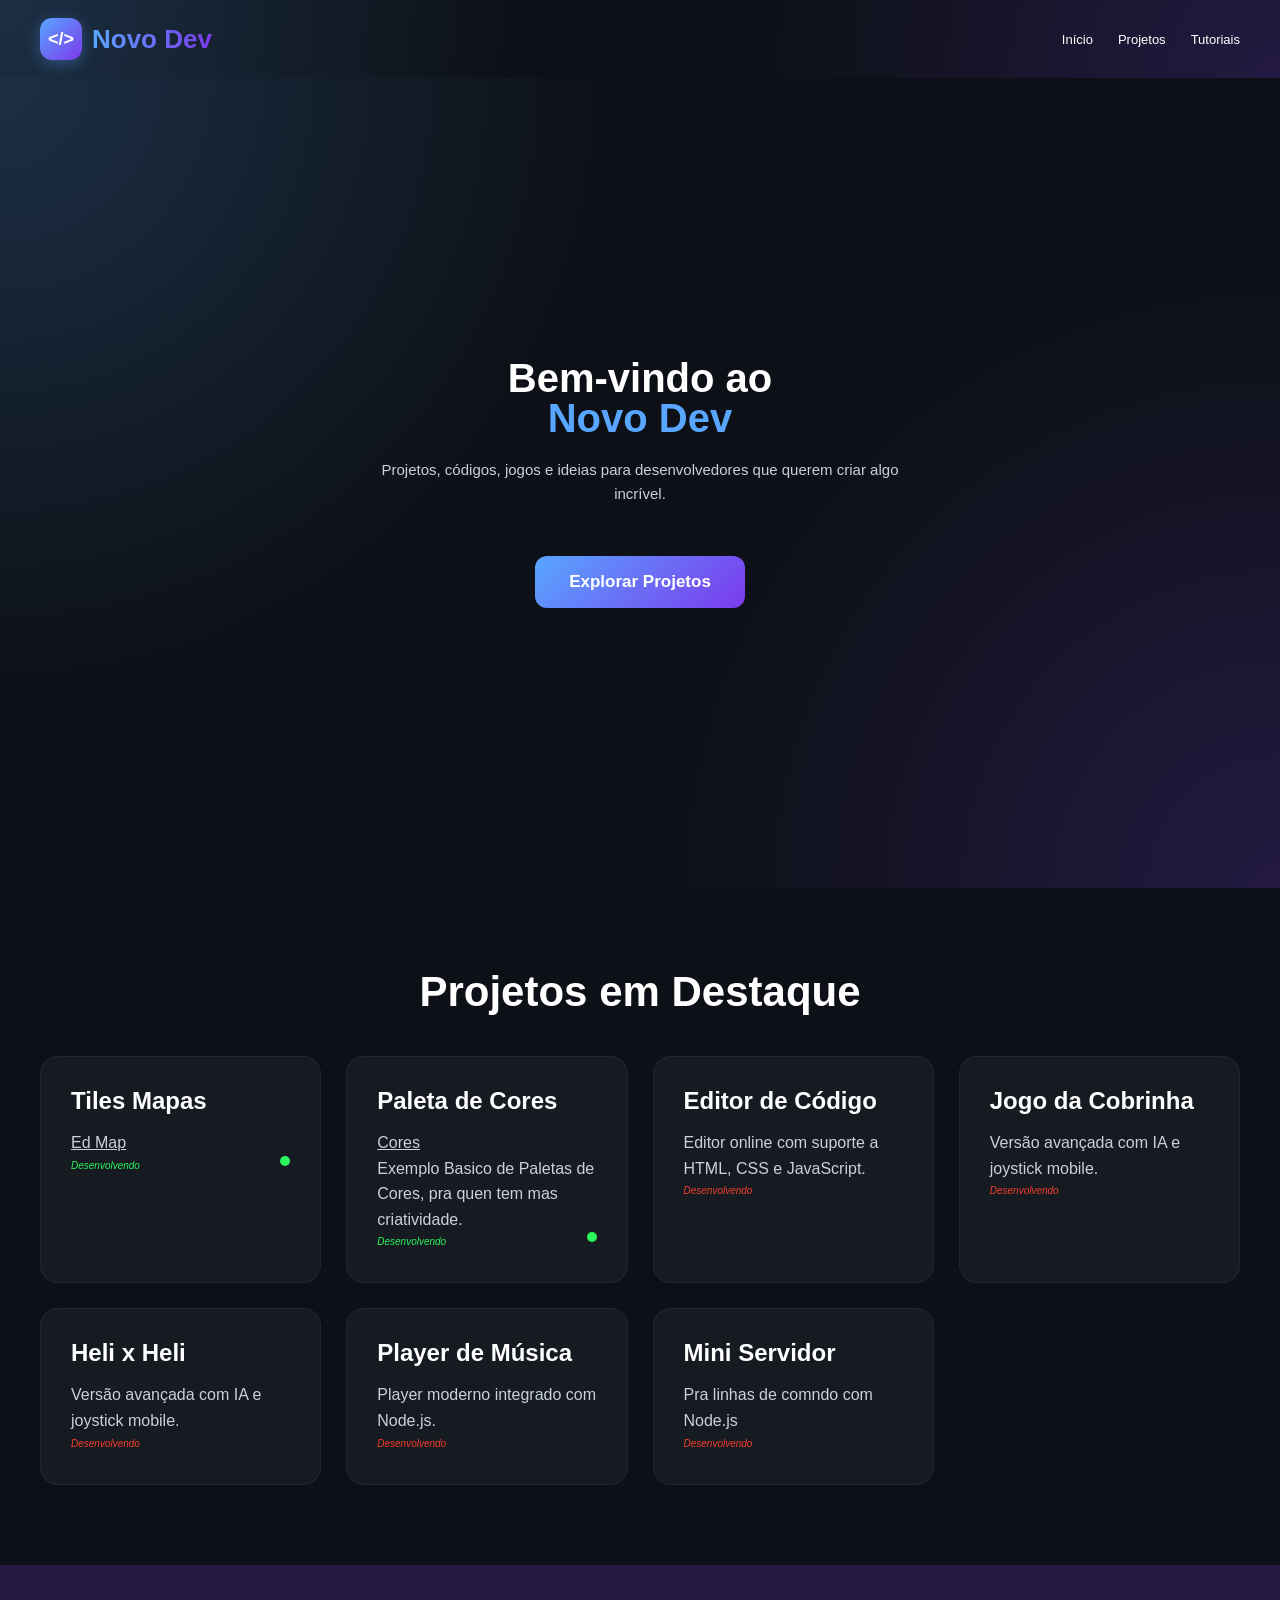
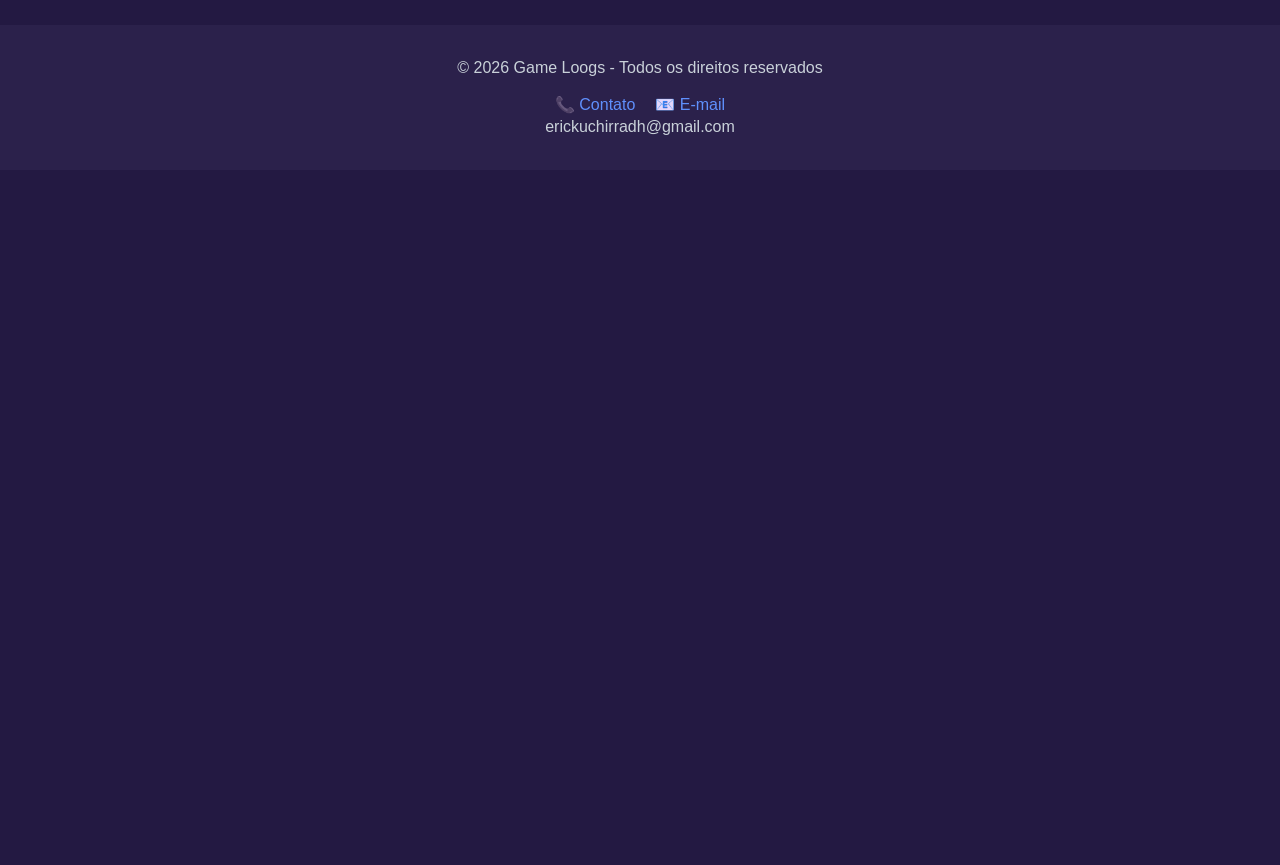
==== index.html @ fd1c8bc3 "meu site" ====
<!DOCTYPE html>
<html lang="en">
<head>
  <meta charset="UTF-8">
  <meta http-equiv="X-UA-Compatible" content="IE=Edge">
  <meta name="viewport" content="width=device-width, initial-scale=1">

  <title>HTML</title>
  
  <!-- HTML -->
  

  <!-- Custom Styles -->
  <link rel="stylesheet" href="style.css">
  <link rel="manifest" href="manifest.json">
</head>

<body>
  <header>
  <!--div class="logo">💻 Novo Dev</div-->
  <div class="logo">
    <span class="icon">&lt;/&gt;</span>
    <span class="text">Novo Dev</span>
</div>
  
  <nav>
    <a href="./Ed Max/versao.html">Início</a>
    <a href="#">Projetos</a>
    <a href="#">Tutoriais</a>
  </nav>
</header>
  
<section class="hero">
  <h2>Bem-vindo ao <br />
  <span>Novo Dev</span>
  </h2>
  <p>
    Projetos, códigos, jogos e ideias para desenvolvedores
    que querem criar algo incrível.
  </p>
  <button id="ExplorarP">Explorar Projetos</button> 
</section>


<section class="layCard" id="layCard">
    <h2>Projetos em Destaque</h2>

    <div class="cards">
        <div class="card">
            <h3>Tiles Mapas</h3>
              <a href="./Ed Max/versao.html">Ed Map</a>
              <i class="inPro ativo">Desenvolvendo <b></b></i>
        </div>
        <div class="card">
            <h3>Paleta de Cores</h3>
              <a href="./Cores/versao.html">Cores</a>
              <p>Exemplo Basico de Paletas de Cores, pra quen tem mas criatividade.</p>
              <i class="inPro ativo">Desenvolvendo <b></b></i>
        </div>

        <div class="card">
            <h3>Editor de Código</h3>
            <p>Editor online com suporte a HTML, CSS e JavaScript.</p>
            <i class="inPro">Desenvolvendo</i>
        </div>

        <div class="card">
            <h3>Jogo da Cobrinha</h3>
            <p>Versão avançada com IA e joystick mobile.</p>
            <i class="inPro">Desenvolvendo</i>
        </div>
        <div  class="card">
            <h3>Heli x Heli</h3>
            <p>Versão avançada com IA e joystick mobile.</p>
            <i class="inPro">Desenvolvendo</i>
        </div>

        <div class="card">
            <h3>Player de Música</h3>
            <p>Player moderno integrado com Node.js.</p>
            <i class="inPro">Desenvolvendo</i>
        </div>
        <div class="card">
            <h3>Mini Servidor</h3>
            <p>Pra linhas de comndo com Node.js</p>
            <i class="inPro">Desenvolvendo</i>
        </div>

        
    </div>
</section>



<div class="layPro">
    
</div>



  <footer>
        <p>© 2026 Game Loogs - Todos os direitos reservados</p>
        
        <div class="footer-links">
          <a href="#">📞 Contato</a>
          <a href="#">📧 E-mail</a>
        </div>
        <p>erickuchirradh@gmail.com</p>
  </footer>


  <script src="main.js"></script>
  
  <script>
    if ('serviceWorker' in navigator) {
        navigator.serviceWorker.register('sw.js')
        .then(reg => console.log('Service Worker registrado!', reg))
        .catch(err => console.error('Erro ao registrar SW:', err));
    }
  </script>
</body>
</html>
---- style.css ----
* {
    margin: 0;
    padding: 0;
    box-sizing: border-box;
    font-family: Arial, sans-serif;
}

body {
    
    background: #0d1117;
}

header {
    width: 100%;
    padding: 18px 40px;
    /*background: #161b22;*/
    
    display: flex;
    justify-content: space-between;
    align-items: center;
    
    
    background:
    radial-gradient(circle at top left, #58a6ff33, transparent 40%),
    radial-gradient(circle at bottom right, #7c3aed33, transparent 40%),
    #0d1117;
}
/*.logo {
    font-size: 28px;
    font-weight: bold;
    color: #58a6ff;
    cursor: pointer;
    letter-spacing: 5px;
}*/
.logo{
    display:flex;
    align-items:center;
    gap:10px;
    font-family:Arial, sans-serif;
    font-weight:bold;
    font-size:26px;
    user-select:none;
}

/* Ícone */
 .icon{
    width:42px;
    height:42px;
    display:flex;
    align-items:center;
    justify-content:center;
    border-radius:12px;
    background:linear-gradient(135deg,#58a6ff,#7c3aed);
    color:white;
    font-size:18px;
    box-shadow:0 4px 15px rgba(88,166,255,.35);
}

/* Texto */
.logo .text{
    background:linear-gradient(90deg,#58a6ff,#7c3aed);
    -webkit-background-clip:text;
    -webkit-text-fill-color:transparent;
}
nav {
    display: flex;
    gap: 25px;
}
nav a {
    color: white;
    text-decoration: none;
    font-size: 13px;
    position: relative;
    transition: .3s;
}
nav a::after {
    content: "";
    position: absolute;
    left: 0;
    bottom: -6px;
    width: 0%;
    height: 2px;
    background: #58a6ff;
    transition: .3s;
}
nav a:hover {
    color: #58a6ff;
}
nav a:hover::after {
    width: 100%;
}





.hero{
    min-height: 90vh;
    display: flex;
    flex-direction: column;
    justify-content: center;
    align-items: center;
    text-align: center;
    padding:80px;
    
    background:
    radial-gradient(circle at top left, #58a6ff33, transparent 40%),
    radial-gradient(circle at bottom right, #7c3aed33, transparent 40%),
    #0d1117;
    color:white;
}

/* Título */
.hero h2{
    font-size: 40px;
    max-width: 700px;
    line-height: 1;
    margin-bottom: 20px;
}

/* Destaque no título (opcional se usar span) */
.hero h2 span{
    color:#58a6ff;
}

/* Texto */
.hero p{
    font-size: 15px;
    max-width: 550px;
    color: #c9d1d9;
    margin-bottom: 50px;
}

/* Botão */
.hero button{
    padding:16px 34px;
    border:none;
    border-radius:12px;
    background:linear-gradient(135deg,#58a6ff,#7c3aed);
    color:white;
    font-size:17px;
    font-weight:bold;
    cursor:pointer;
    transition:.3s;
}

.hero button:hover{
    transform:translateY(-3px);
    box-shadow:0 10px 25px rgba(88,166,255,.3);
}




.layCard{
    padding:80px 40px;
    background:#0d1117;
    color:white;
}

/* Título */
.layCard h2{
    text-align:center;
    font-size:42px;
    margin-bottom:40px;
}

/* Grid dos cards */
.cards{
    display:grid;
    grid-template-columns:repeat(auto-fit,minmax(260px,1fr));
    gap:25px;
    max-width:1200px;
    margin:auto;
}

/* Card */
.card{
    display: flex;
    flex-direction: column;
    background:#161b22;
    padding:30px;
    border-radius:18px;
    border:1px solid rgba(255,255,255,.05);
    transition:.3s;
    cursor:pointer;
    position:relative;
    overflow:hidden;
}

/* Glow decorativo */
.card::before{
    content:"";
    position:absolute;
    top:-50%;
    left:-50%;
    width:200%;
    height:200%;
    background:radial-gradient(circle,#58a6ff22,transparent 60%);
    opacity:0;
    transition:.4s;
}

/* Hover */
.card:hover{
    transform:translateY(-8px);
    border-color:#58a6ff55;
    box-shadow:0 10px 30px rgba(0,0,0,.4);
}

.card:hover::before{
    opacity:1;
}

/* Conteúdo */
.card h3{
    font-size:24px;
    margin-bottom:15px;
    position:relative;
    z-index:1;
}

.card a,p{
    color:#c9d1d9;
    line-height:1.6;
    position:relative;
    z-index:1;
}

.card a{
    line-heigh: 2;  
    position: relative;
    z-index: 1;
}

.card .inPro.ativo{
    line-height: 2;
    position: relative;
    z-index: 1;
    color: #2af65d;
    font-size: 10px;
}
.card .inPro{
    line-height: 2;  
    position: relative;
    z-index: 1;
    color: #f63e2a;
    font-size: 10px;
}

.card .inPro b{
    position: absolute;
    width: 10px;
    height: 10px;
    right: 0px;
    
    border-radius: 100%;
    background: #2af65d;
}





footer {
    background: #161b22;
    padding: 30px 20px;
    text-align: center;
    color: #c9d1d9;
    margin-top: 60px;
}

.footer-links {
    margin-top: 15px;
    display: flex;
    justify-content: center;
    gap: 20px;
    flex-wrap: wrap;
}

.footer-links a {
    color: #58a6ff;
    text-decoration: none;
    transition: .3s;
}

.footer-links a:hover {
    color: white;
}


.layPro{
    position: absolute;
    width: 100vw;
    height: 100vh;
    background: #7c3aed33;
}
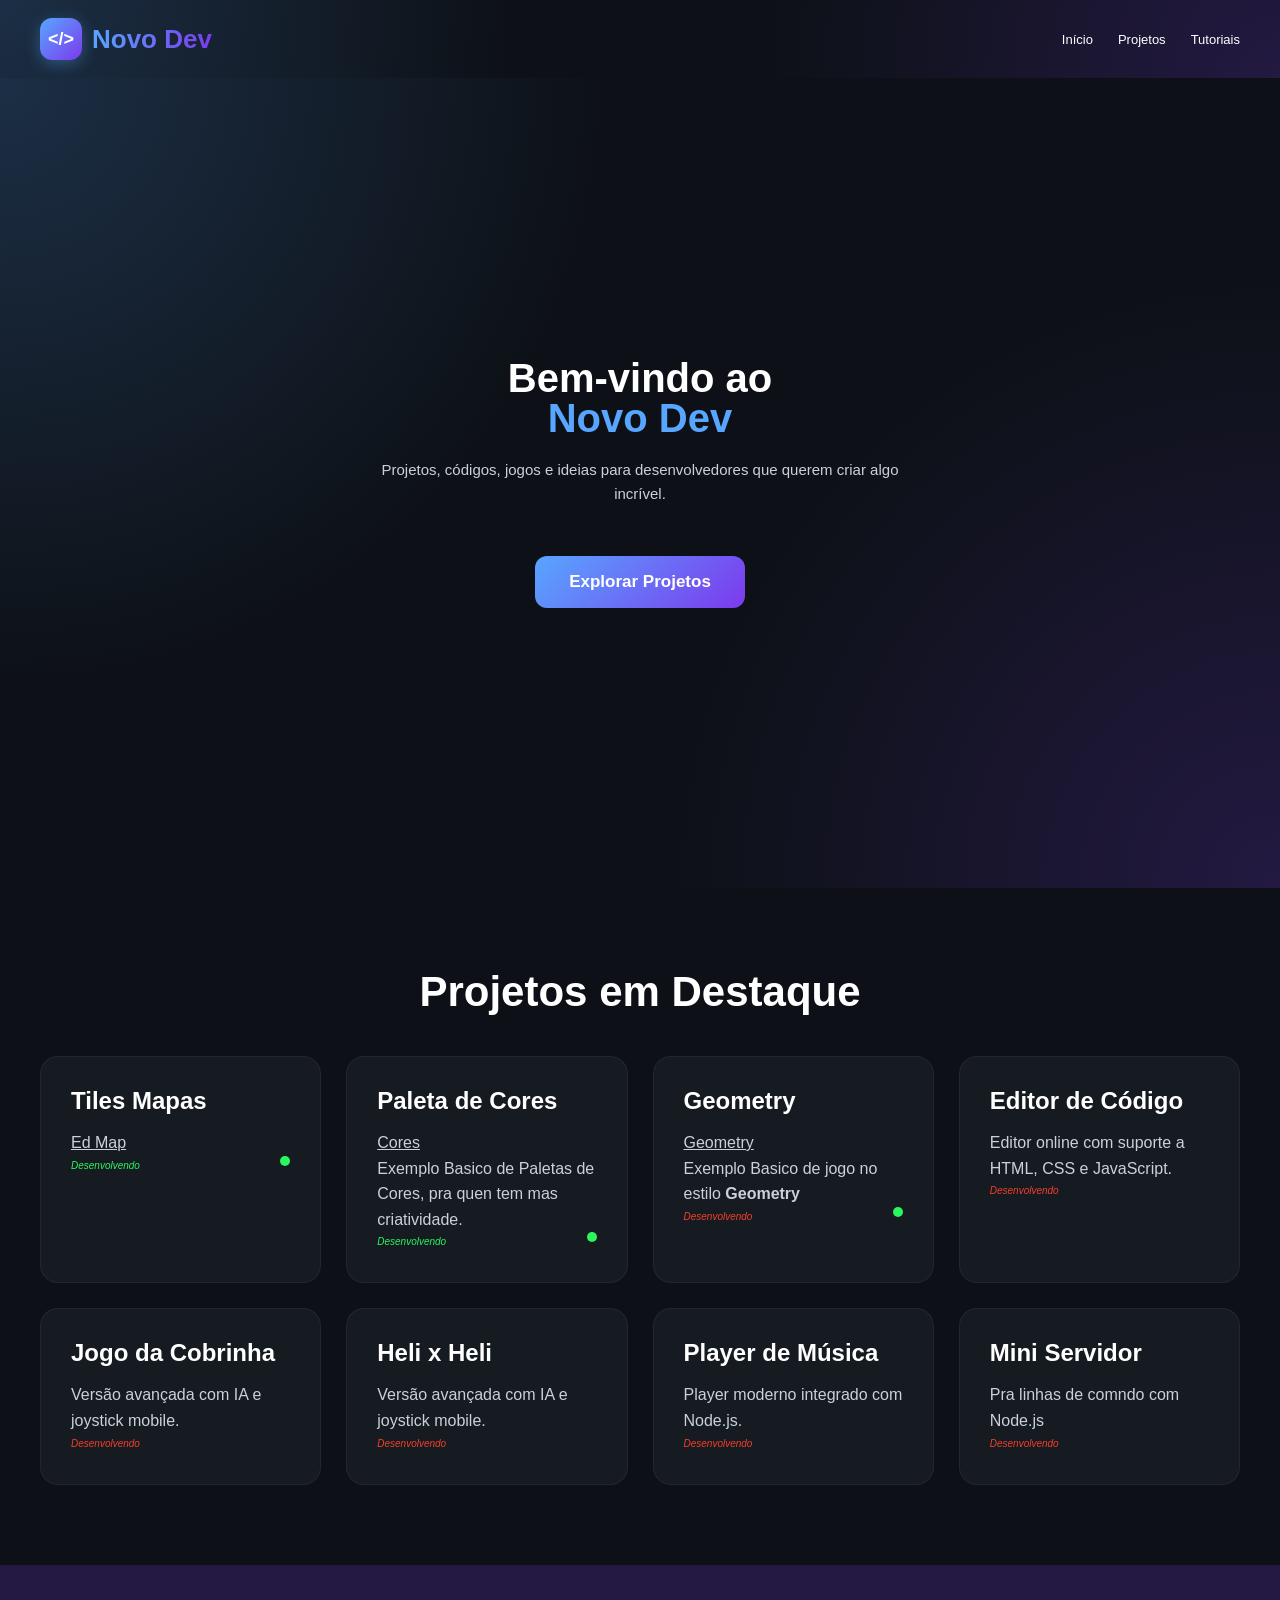
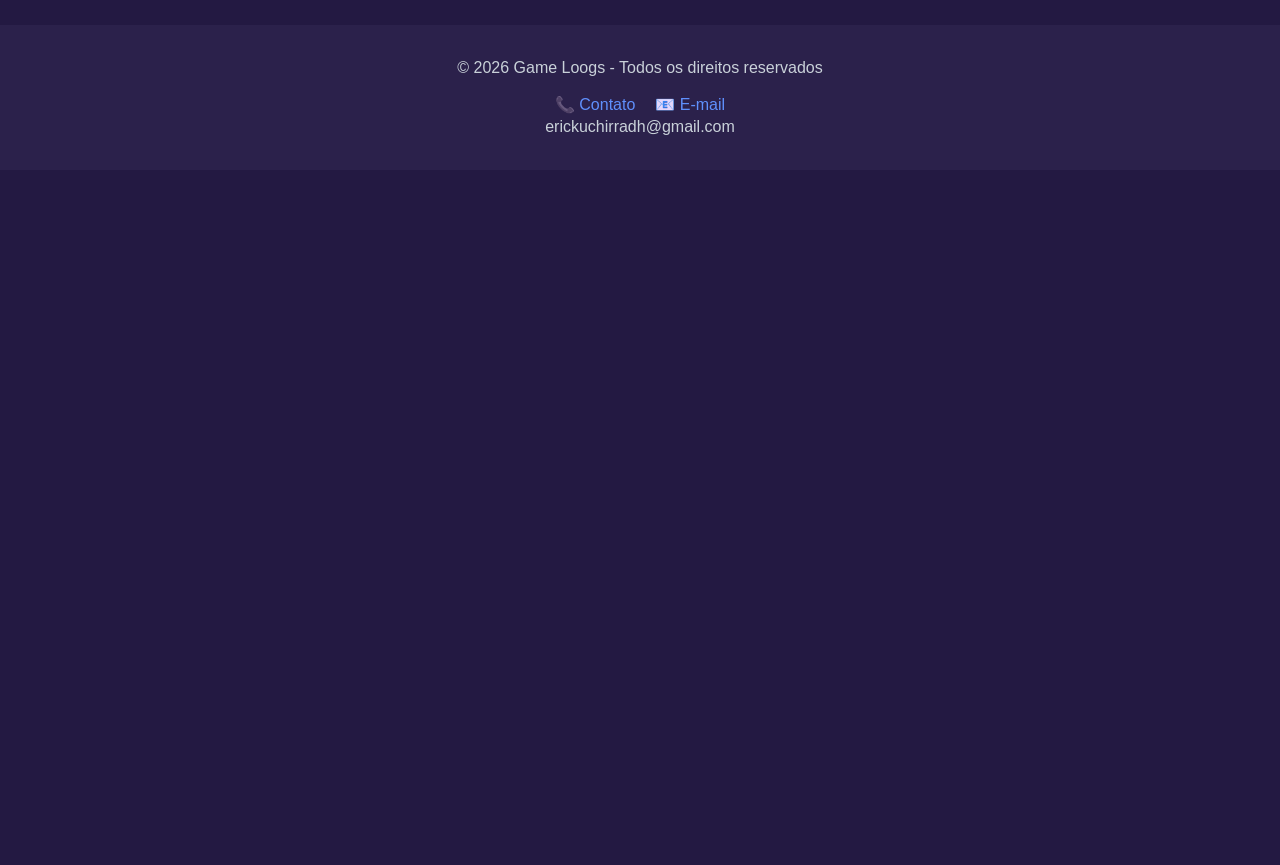
==== commit 1f7e7468: "primeiro commit" ====
--- a/index.html
+++ b/index.html
@@ -57,6 +57,14 @@
               <p>Exemplo Basico de Paletas de Cores, pra quen tem mas criatividade.</p>
               <i class="inPro ativo">Desenvolvendo <b></b></i>
         </div>
+
+        <div class="card">
+            <h3>Geometry</h3>
+              <a href="./Geometry/versao.html">Geometry</a>
+              <p>Exemplo Basico de jogo no estilo <strong>Geometry</strong></p>
+              <i class="inPro ">Desenvolvendo <b></b></i>
+        </div>
+
 
         <div class="card">
             <h3>Editor de Código</h3>
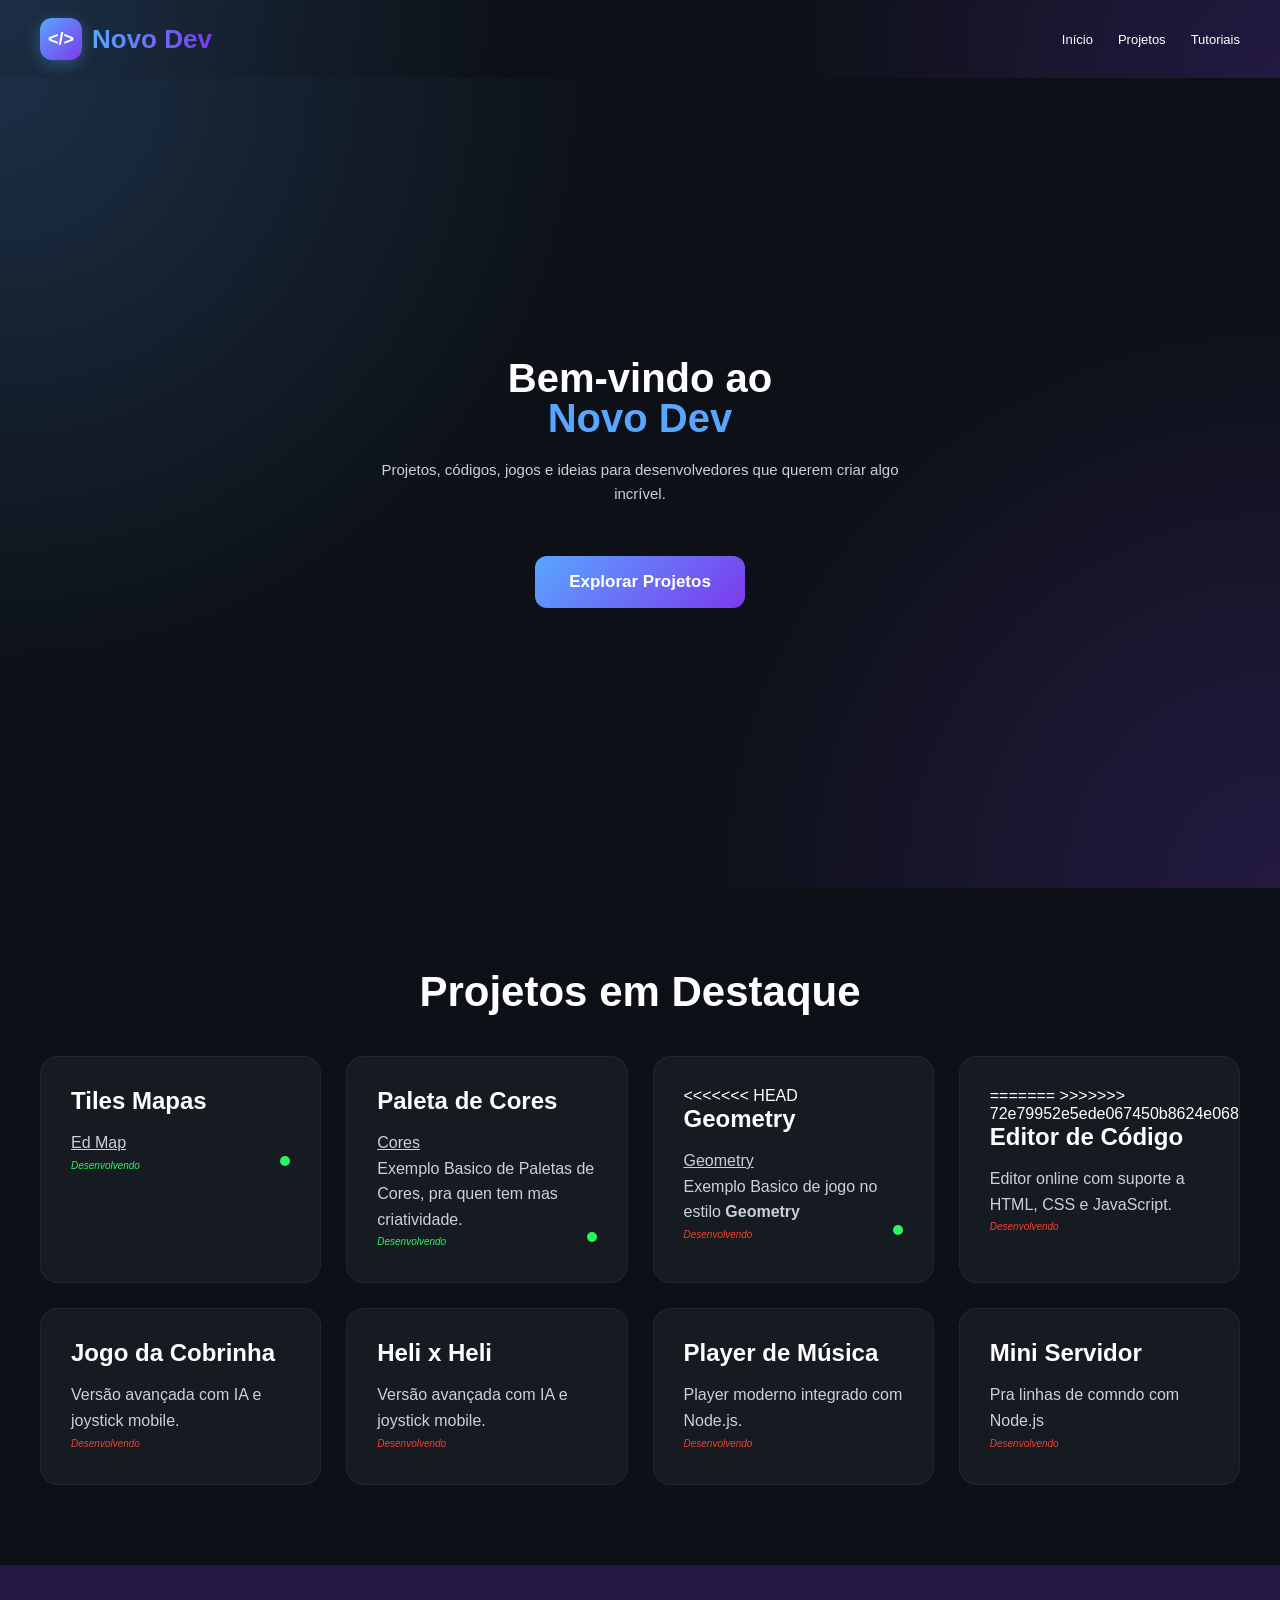
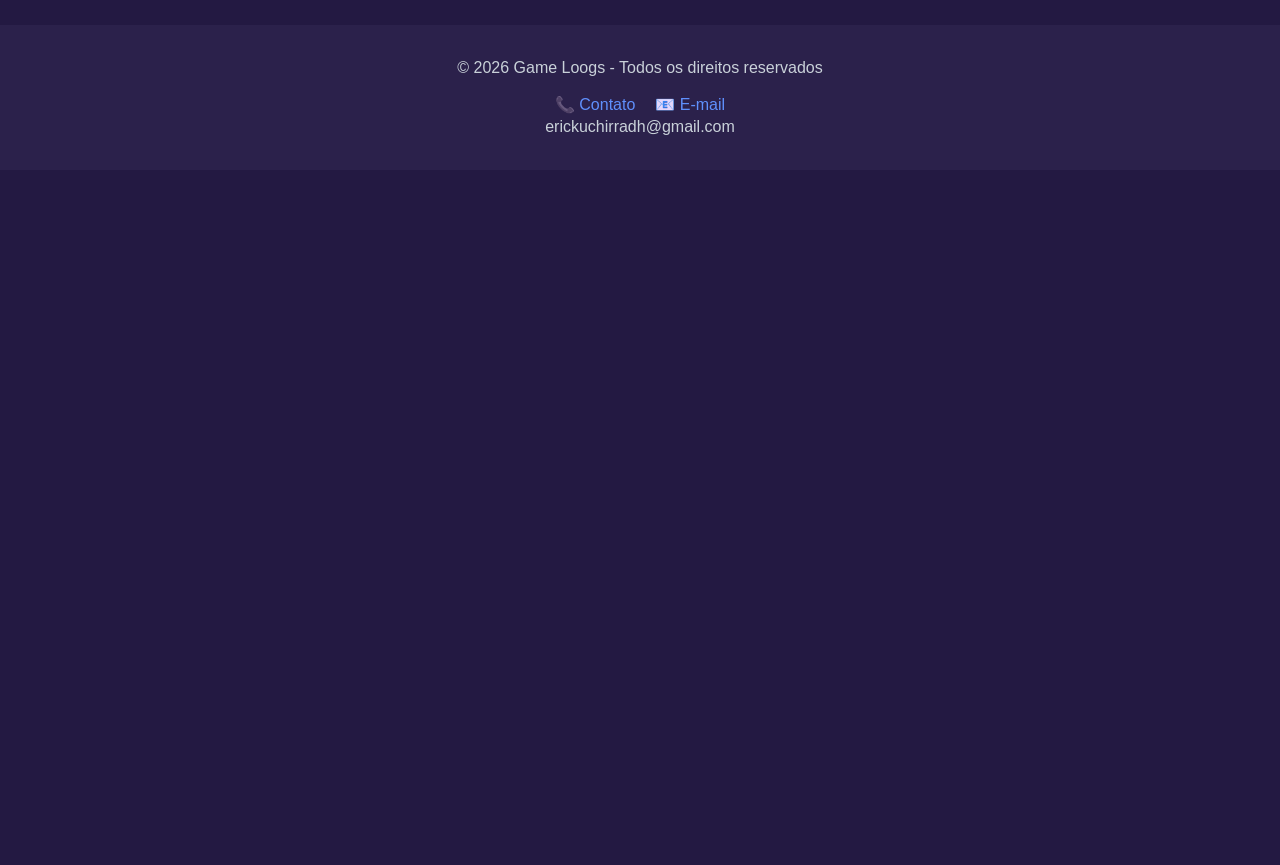
==== commit ca22b5f8: "resolve conflito do merge" ====
--- a/index.html
+++ b/index.html
@@ -59,6 +59,7 @@
         </div>
 
         <div class="card">
+<<<<<<< HEAD
             <h3>Geometry</h3>
               <a href="./Geometry/versao.html">Geometry</a>
               <p>Exemplo Basico de jogo no estilo <strong>Geometry</strong></p>
@@ -67,6 +68,8 @@
 
 
         <div class="card">
+=======
+>>>>>>> 72e79952e5ede067450b8624e0689f8943775748
             <h3>Editor de Código</h3>
             <p>Editor online com suporte a HTML, CSS e JavaScript.</p>
             <i class="inPro">Desenvolvendo</i>
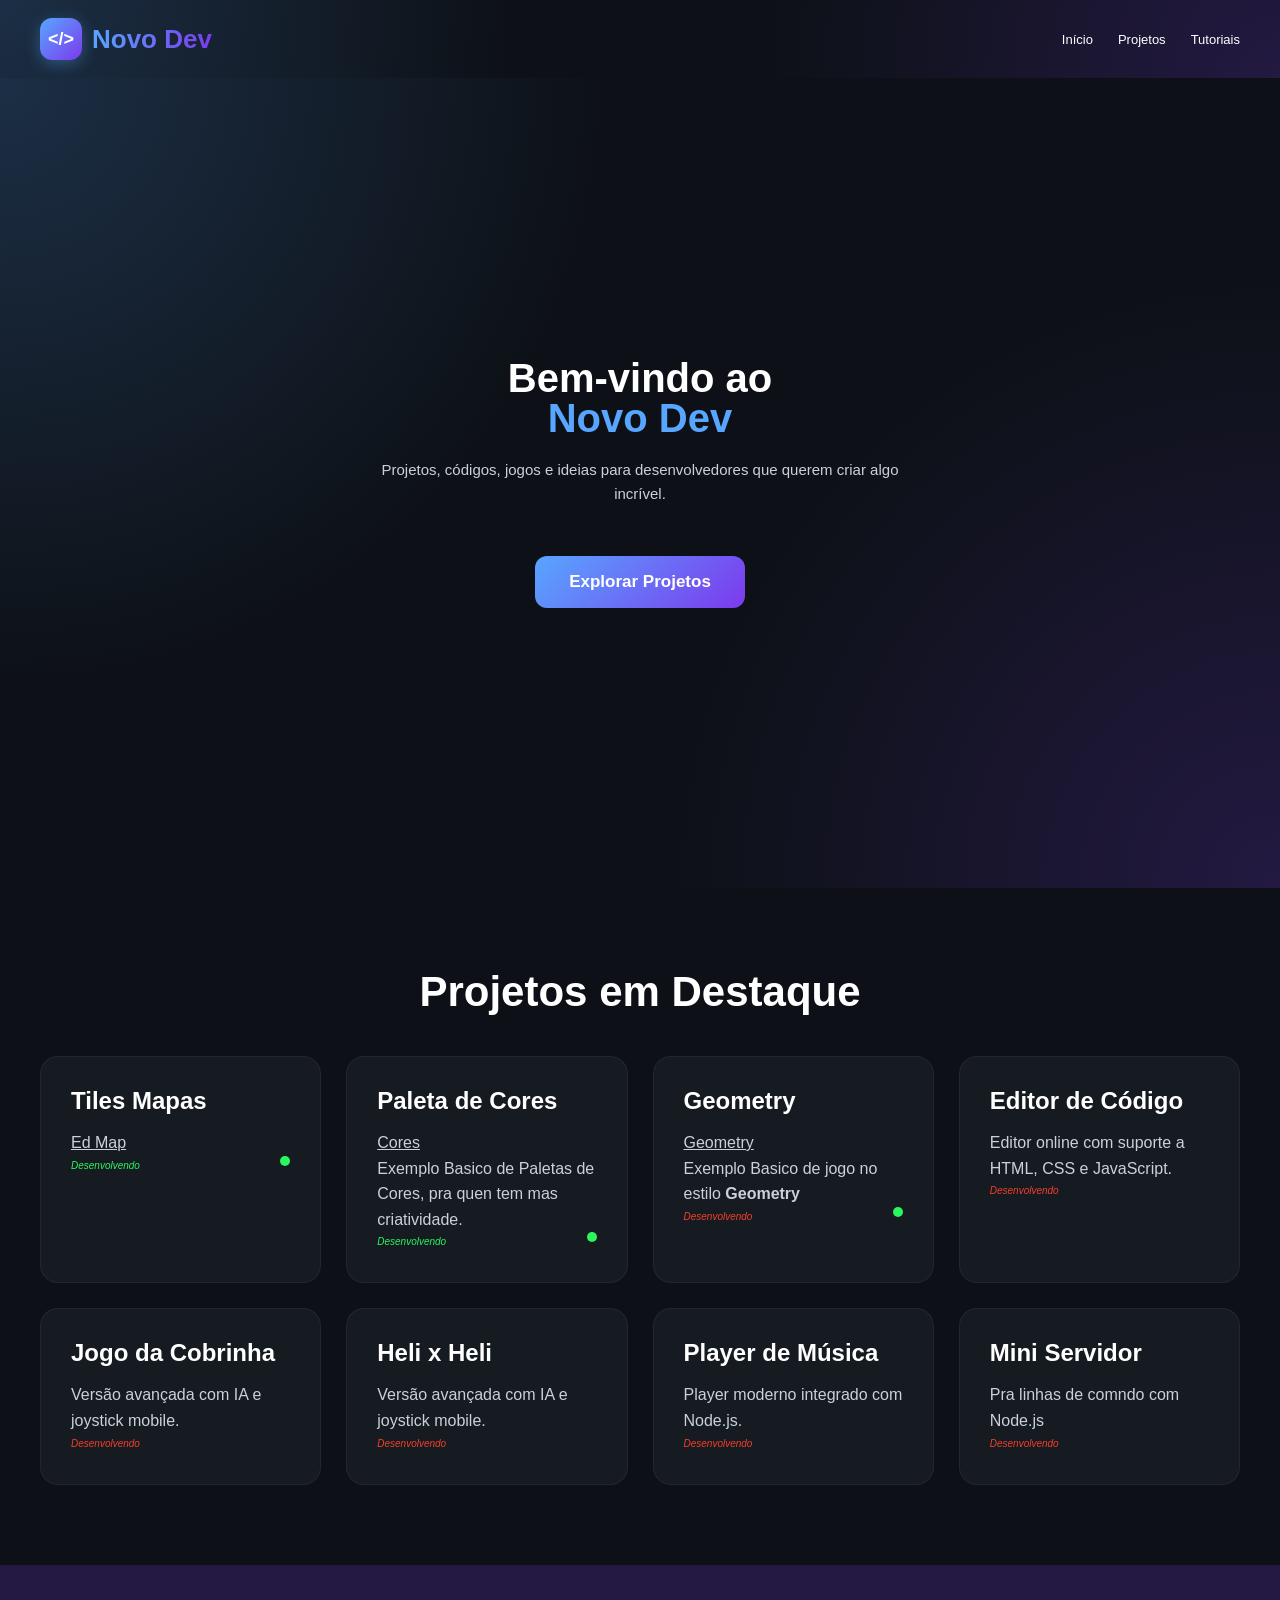
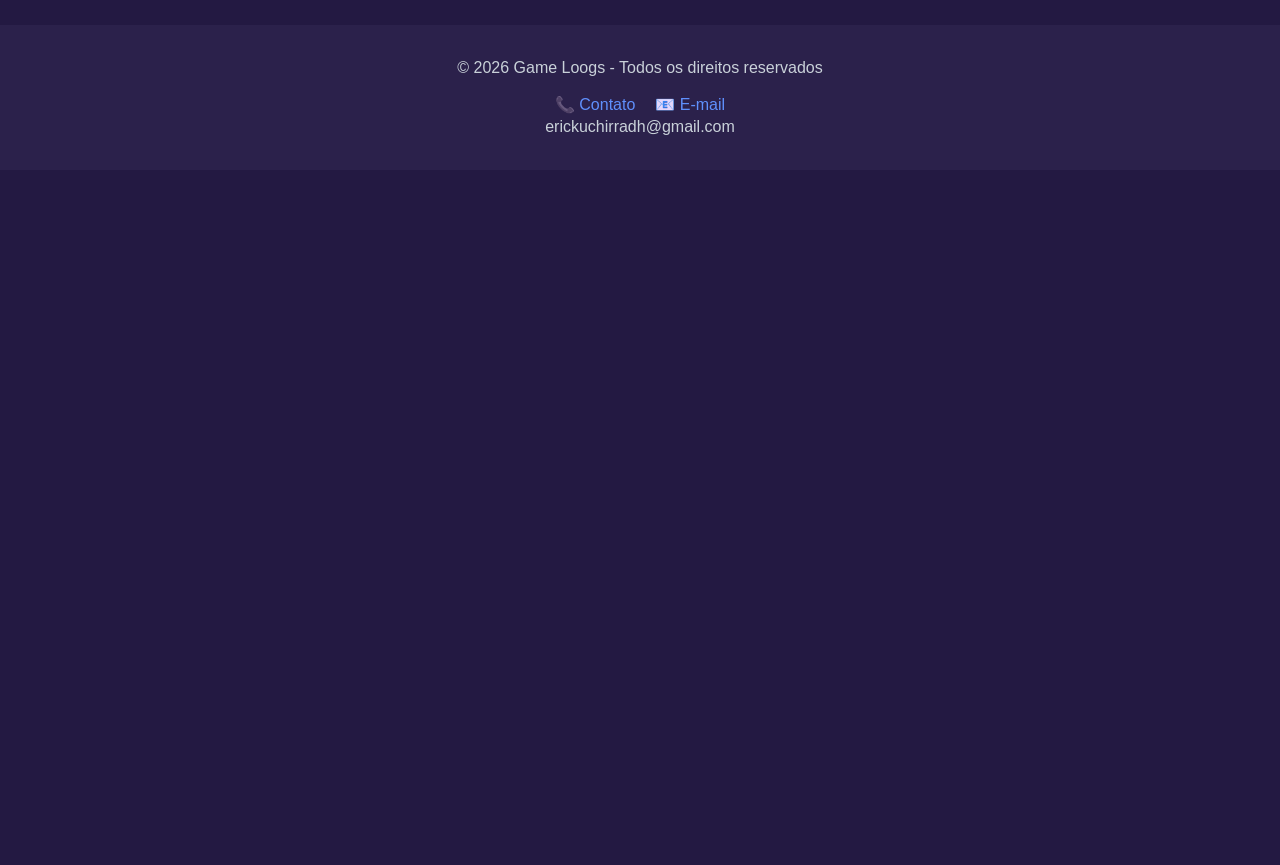
==== commit 968d5e7f: "Fix merge conflict in index.html Removed merge conflict markers and cleaned up HTML structure." ====
--- a/index.html
+++ b/index.html
@@ -59,7 +59,7 @@
         </div>
 
         <div class="card">
-<<<<<<< HEAD
+
             <h3>Geometry</h3>
               <a href="./Geometry/versao.html">Geometry</a>
               <p>Exemplo Basico de jogo no estilo <strong>Geometry</strong></p>
@@ -68,8 +68,6 @@
 
 
         <div class="card">
-=======
->>>>>>> 72e79952e5ede067450b8624e0689f8943775748
             <h3>Editor de Código</h3>
             <p>Editor online com suporte a HTML, CSS e JavaScript.</p>
             <i class="inPro">Desenvolvendo</i>
@@ -130,4 +128,4 @@
     }
   </script>
 </body>
-</html>+</html>
